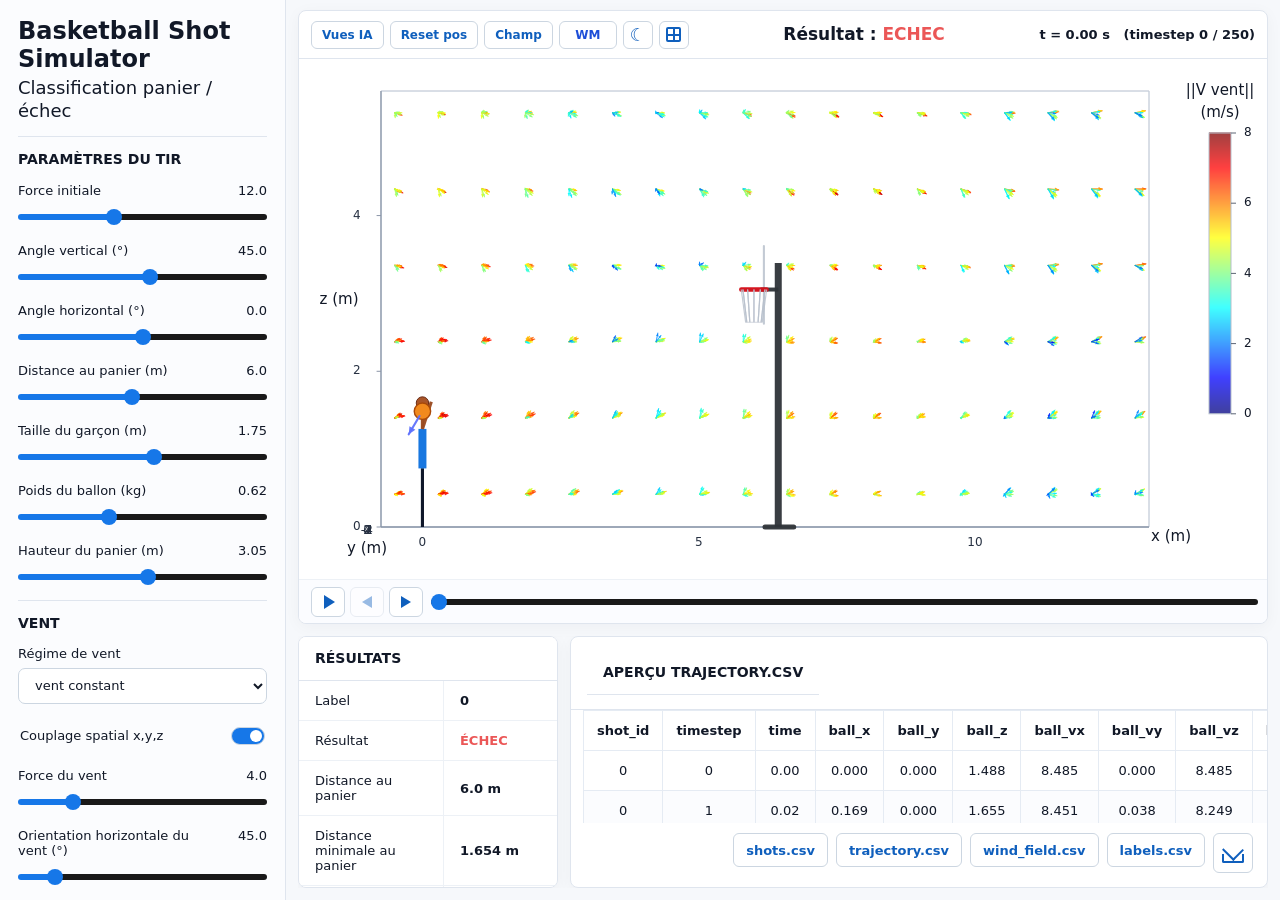
==== index.html @ e87b933f "Organize simulator ML package" ====
<!doctype html>
<html lang="fr">
  <head>
    <meta charset="utf-8">
    <meta name="viewport" content="width=device-width, initial-scale=1">
    <title>Basketball Shot Simulator</title>
    <link rel="stylesheet" href="styles.css">
    <link id="lightTheme" rel="stylesheet" href="light-mode.css">
    <link id="darkTheme" rel="stylesheet" href="dark-mode.css" disabled>
  </head>
  <body data-theme="light">
    <div class="app-shell">
      <aside class="sidebar" aria-label="Panneau de contrôle">
        <div class="sidebar-inner">
          <header class="brand">
            <h1>Basketball Shot Simulator</h1>
            <p>Classification panier / échec</p>
          </header>

          <section class="control-section">
            <h2>PARAMÈTRES DU TIR</h2>

            <label class="slider-field" for="initialForce">
              <span>Force initiale</span>
              <output id="initialForceValue">12.0</output>
              <input id="initialForce" type="range" min="1" max="30" step="0.1" value="12">
            </label>

            <label class="slider-field" for="verticalAngle">
              <span>Angle vertical (°)</span>
              <output id="verticalAngleValue">45.0</output>
              <input id="verticalAngle" type="range" min="5" max="80" step="0.5" value="45">
            </label>

            <label class="slider-field" for="horizontalAngle">
              <span>Angle horizontal (°)</span>
              <output id="horizontalAngleValue">0.0</output>
              <input id="horizontalAngle" type="range" min="-45" max="45" step="0.5" value="0">
            </label>

            <label class="slider-field" for="distanceToHoop">
              <span>Distance au panier (m)</span>
              <output id="distanceToHoopValue">6.0</output>
              <input id="distanceToHoop" type="range" min="1" max="12" step="0.1" value="6">
            </label>

            <label class="slider-field" for="boyHeight">
              <span>Taille du garçon (m)</span>
              <output id="boyHeightValue">1.75</output>
              <input id="boyHeight" type="range" min="1.20" max="2.20" step="0.01" value="1.75">
            </label>

            <label class="slider-field" for="ballMass">
              <span>Poids du ballon (kg)</span>
              <output id="ballMassValue">0.62</output>
              <input id="ballMass" type="range" min="0.30" max="1.20" step="0.01" value="0.62">
            </label>

            <label class="slider-field" for="hoopHeight">
              <span>Hauteur du panier (m)</span>
              <output id="hoopHeightValue">3.05</output>
              <input id="hoopHeight" type="range" min="2.0" max="4.0" step="0.01" value="3.05">
            </label>
          </section>

          <section class="control-section">
            <h2>VENT</h2>

            <label class="select-field" for="windRegime">
              <span>Régime de vent</span>
              <select id="windRegime">
                <option value="0">vent nul</option>
                <option value="1" selected>vent constant</option>
                <option value="2">vent random</option>
                <option value="3">vent markovien</option>
                <option value="4">vent cyclique</option>
                <option value="5">rafales</option>
                <option value="6">changement brutal</option>
                <option value="7">mean reversion</option>
                <option value="8">clustering volatilité</option>
                <option value="9">jump / news shock</option>
                <option value="10">pump &amp; fade</option>
                <option value="11">cascade liquidations</option>
                <option value="12">liquidity wall</option>
                <option value="13">squeeze breakout</option>
                <option value="14">hidden regime switching</option>
                <option value="15">vent chaotique</option>
              </select>
            </label>

            <label class="toggle-field" for="windCoupling">
              <span>Couplage spatial x,y,z</span>
              <input id="windCoupling" type="checkbox" checked>
            </label>

            <label class="slider-field" for="windStrength">
              <span>Force du vent</span>
              <output id="windStrengthValue">4.0</output>
              <input id="windStrength" type="range" min="0" max="20" step="0.1" value="4">
            </label>

            <label class="slider-field" for="windOrientation">
              <span>Orientation horizontale du vent (°)</span>
              <output id="windOrientationValue">45.0</output>
              <input id="windOrientation" type="range" min="0" max="360" step="1" value="45">
            </label>

            <label class="slider-field" for="windVerticalOrientation">
              <span>Orientation verticale du vent (°)</span>
              <output id="windVerticalOrientationValue">0.0</output>
              <input id="windVerticalOrientation" type="range" min="-90" max="90" step="1" value="0">
            </label>
          </section>

          <section class="control-section">
            <h2>PHYSIQUE</h2>
            <label class="slider-field" for="dragCoeff">
              <span>Coefficient de drag</span>
              <output id="dragCoeffValue">0.020</output>
              <input id="dragCoeff" type="range" min="0" max="0.20" step="0.005" value="0.02">
            </label>

            <label class="toggle-field" for="showDragVector">
              <span>Afficher le vecteur de drag</span>
              <input id="showDragVector" type="checkbox" checked>
            </label>
          </section>

          <button id="goButton" class="primary-button" type="button">GO</button>

          <section class="legend-card" aria-label="Légende des régimes de vent">
            <h2>RÉGIME DE VENT</h2>
            <p><i class="swatch swatch-0"></i>0 : vent nul</p>
            <p><i class="swatch swatch-1"></i>1 : vent constant</p>
            <p><i class="swatch swatch-2"></i>2 : vent random</p>
            <p><i class="swatch swatch-3"></i>3 : vent markovien</p>
            <p><i class="swatch swatch-4"></i>4 : vent cyclique</p>
            <p><i class="swatch swatch-5"></i>5 : rafales</p>
            <p><i class="swatch swatch-6"></i>6 : changement brutal</p>
            <p><i class="swatch swatch-7"></i>7 : mean reversion</p>
            <p><i class="swatch swatch-8"></i>8 : clustering volatilité</p>
            <p><i class="swatch swatch-9"></i>9 : jump / news shock</p>
            <p><i class="swatch swatch-10"></i>10 : pump &amp; fade</p>
            <p><i class="swatch swatch-11"></i>11 : cascade liquidations</p>
            <p><i class="swatch swatch-12"></i>12 : liquidity wall</p>
            <p><i class="swatch swatch-13"></i>13 : squeeze breakout</p>
            <p><i class="swatch swatch-14"></i>14 : hidden regime switching</p>
            <p><i class="swatch swatch-15"></i>15 : vent chaotique</p>
          </section>
        </div>
      </aside>

      <main class="workspace">
        <section class="simulation-card">
          <header class="sim-header">
            <div class="header-actions">
              <a id="aiCamerasLink" class="header-button header-link" href="ai-cameras.html">Vues IA</a>
              <button id="resetCamera" class="header-button" type="button">Reset pos</button>
              <button id="windVizToggle" class="header-button wind-viz-button" type="button" aria-pressed="false" title="Passer en carte de champ">Champ</button>
              <button id="worldModelToggle" class="header-button world-model-button" type="button" aria-label="Afficher les prédictions du world model" aria-pressed="false" title="Afficher les prédictions du world model">WM</button>
              <button id="themeToggle" class="header-button theme-toggle-button" type="button" aria-label="Activer le dark mode" aria-pressed="false" title="Activer le dark mode">☾</button>
              <div class="view-menu">
                <button id="viewCubeToggle" class="header-button theme-toggle-button view-cube-button" type="button" aria-label="Choisir une face de vue" aria-expanded="false" aria-controls="viewCubeMenu" title="Choisir une face">
                  <span class="view-cube-icon" aria-hidden="true"></span>
                </button>
                <div id="viewCubeMenu" class="view-menu-panel" hidden>
                  <button type="button" data-view="profile">Profil</button>
                  <button type="button" data-view="top">Dessus</button>
                  <button type="button" data-view="front">Face</button>
                  <button type="button" data-view="back">Dos</button>
                  <button type="button" data-view="left">Gauche</button>
                  <button type="button" data-view="right">Droite</button>
                </div>
              </div>
            </div>
            <h2>Résultat : <strong id="resultTitle" class="result-fail">ÉCHEC</strong></h2>
            <p id="timeTitle">t = 0.00 s &nbsp; (timestep 0 / 250)</p>
          </header>

          <div class="scene-frame">
            <canvas id="sceneCanvas" aria-label="Simulation 3D du tir de basket"></canvas>
          </div>

          <div class="sim-controls">
            <button id="playButton" class="playback-button" type="button" data-mode="play" aria-label="Lire" title="Lire"></button>
            <button id="stepBackButton" class="step-button step-back-button" type="button" aria-label="Frame précédente" title="Frame précédente"></button>
            <button id="stepForwardButton" class="step-button step-forward-button" type="button" aria-label="Frame suivante" title="Frame suivante"></button>
            <input id="timeSlider" type="range" min="0" max="0" step="1" value="0" aria-label="Slider temporel">
          </div>
        </section>

        <section class="bottom-grid">
          <article class="data-card results-card">
            <h2>RÉSULTATS</h2>
            <table class="metrics-table">
              <tbody id="resultsBody"></tbody>
            </table>
          </article>

          <article class="data-card csv-card">
            <div class="card-header">
              <h2>APERÇU TRAJECTORY.CSV</h2>
            </div>
            <div class="table-wrap">
              <table class="csv-table" id="csvPreview"></table>
            </div>
            <div class="download-row">
              <button class="download-button secondary-download" type="button" data-csv-download="shots">shots.csv</button>
              <button class="download-button secondary-download" type="button" data-csv-download="trajectory">trajectory.csv</button>
              <button class="download-button secondary-download" type="button" data-csv-download="wind_field">wind_field.csv</button>
              <button class="download-button secondary-download" type="button" data-csv-download="labels">labels.csv</button>
              <button id="downloadCsv" class="download-button icon-download-button" type="button" aria-label="Télécharger les 4 CSV" title="Télécharger les 4 CSV"></button>
            </div>
          </article>
        </section>
      </main>
    </div>

    <script src="app.js"></script>
  </body>
</html>
---- styles.css ----
:root {
  --bottom-height: clamp(214px, 28vh, 310px);
  font-family: Inter, ui-sans-serif, system-ui, -apple-system, BlinkMacSystemFont, "Segoe UI", sans-serif;
}

* {
  box-sizing: border-box;
}

html,
body {
  width: 100%;
  height: 100%;
  margin: 0;
  overflow: hidden;
  color: var(--text, #111827);
  background: var(--page, #f6f8fb);
}

body,
button,
input,
select,
table {
  font: inherit;
  letter-spacing: 0;
}

button,
select,
input[type="range"] {
  cursor: pointer;
}

.app-shell {
  display: grid;
  grid-template-columns: clamp(286px, 19vw, 380px) minmax(0, 1fr);
  width: 100vw;
  height: 100vh;
  min-height: 620px;
}

.sidebar {
  min-width: 0;
  height: 100vh;
  overflow-y: auto;
  overflow-x: hidden;
  background: var(--sidebar, #fbfcfe);
  border-right: 1px solid var(--line, #dfe5ee);
}

.sidebar-inner {
  padding: 18px 18px 22px;
}

.brand {
  padding: 0 0 14px;
}

.brand h1 {
  margin: 0 0 4px;
  font-size: 24px;
  line-height: 1.15;
  font-weight: 800;
}

.brand p {
  margin: 0;
  font-size: 18px;
  line-height: 1.25;
}

.control-section {
  padding: 15px 0 12px;
  border-top: 1px solid var(--line, #dfe5ee);
}

.control-section h2,
.legend-card h2,
.data-card h2 {
  margin: 0;
  font-size: 14px;
  line-height: 1.1;
  font-weight: 800;
}

.slider-field,
.select-field,
.toggle-field {
  display: grid;
  grid-template-columns: minmax(0, 1fr) auto;
  gap: 8px 10px;
  width: 100%;
  margin-top: 15px;
  font-size: 13px;
  color: var(--text, #111827);
}

.slider-field output {
  min-width: 44px;
  text-align: right;
  color: var(--text, #111827);
}

.slider-field input {
  grid-column: 1 / -1;
  width: 100%;
  margin: 0;
}

input[type="range"] {
  --range-progress: 50%;
  --slider-fill: var(--primary, var(--blue, #5D71FC));
  --slider-track: #191919;
  appearance: none;
  height: 22px;
  background: transparent;
  accent-color: var(--slider-fill);
}

input[type="range"]::-webkit-slider-runnable-track {
  height: 6px;
  border-radius: 999px;
  background:
    linear-gradient(
      90deg,
      var(--slider-fill) 0%,
      var(--slider-fill) var(--range-progress),
      var(--slider-track) var(--range-progress),
      var(--slider-track) 100%
    );
}

input[type="range"]::-webkit-slider-thumb {
  appearance: none;
  width: 16px;
  height: 16px;
  margin-top: -5px;
  border: 0;
  border-radius: 999px;
  background: var(--slider-fill);
  box-shadow: none;
}

input[type="range"]::-moz-range-track {
  height: 6px;
  border-radius: 999px;
  background: var(--slider-track);
}

input[type="range"]::-moz-range-progress {
  height: 6px;
  border-radius: 999px;
  background: var(--slider-fill);
}

input[type="range"]::-moz-range-thumb {
  width: 16px;
  height: 16px;
  border: 0;
  border-radius: 999px;
  background: var(--slider-fill);
  box-shadow: none;
}

.select-field {
  display: flex;
  flex-direction: column;
  gap: 7px;
}

.select-field select {
  width: 100%;
  height: 36px;
  padding: 0 12px;
  color: var(--text, #111827);
  background: var(--field-bg, #ffffff);
  border: 1px solid var(--field-border, #ccd6e1);
  border-radius: 7px;
}

.toggle-field {
  display: flex;
  align-items: center;
  justify-content: space-between;
  min-height: 34px;
  padding: 0 2px;
}

.toggle-field input {
  width: 34px;
  height: 18px;
  margin: 0;
  appearance: none;
  position: relative;
  flex: 0 0 auto;
  background: var(--control-bg, #ffffff);
  border: 1px solid var(--field-border, #ccd6e1);
  border-radius: 999px;
  transition: background 120ms ease;
}

.toggle-field input::before {
  content: "";
  position: absolute;
  top: 2px;
  left: 2px;
  width: 12px;
  height: 12px;
  border-radius: 50%;
  background: var(--muted, #7a8699);
  transition: transform 120ms ease, background 120ms ease;
}

.toggle-field input:checked {
  background: var(--blue, var(--orange, #1677e8));
}

.toggle-field input:checked::before {
  transform: translateX(16px);
  background: var(--primary-button-text, #ffffff);
}

.primary-button {
  width: 100%;
  height: 44px;
  margin: 12px 0 16px;
  border: 0;
  border-radius: 6px;
  color: var(--primary-button-text, #050611);
  background: var(--primary-gradient, linear-gradient(180deg, #1a83f5 0%, #0f72df 100%));
  font-size: 16px;
  font-weight: 700;
  box-shadow: var(--primary-shadow, 0 7px 16px rgba(22, 119, 232, 0.22));
}

.primary-button:hover {
  background: var(--primary-gradient-hover, linear-gradient(180deg, #2490ff 0%, #1069ce 100%));
}

.legend-card {
  padding: 15px 14px 16px;
  background: var(--panel, #ffffff);
  border: 1px solid var(--line, #dfe5ee);
  border-radius: 8px;
}

.legend-card p {
  display: flex;
  align-items: center;
  gap: 8px;
  margin: 8px 0 0;
  font-size: 13px;
  line-height: 1.1;
}

.swatch {
  display: inline-block;
  width: 9px;
  height: 9px;
  border-radius: 2px;
}

.swatch-0 { background: #4fd1b2; }
.swatch-1 { background: #1ca7ec; }
.swatch-2 { background: #b517d7; }
.swatch-3 { background: #e0d000; }
.swatch-4 { background: #0c7bdc; }
.swatch-5 { background: #ff9b22; }
.swatch-6 { background: #ff6b00; }
.swatch-7 { background: #f97316; }
.swatch-8 { background: #27AE60; }
.swatch-9 { background: #f0f921; }
.swatch-10 { background: #EB5757; }
.swatch-11 { background: #f89540; }
.swatch-12 { background: #cc4778; }
.swatch-13 { background: #7e03a8; }
.swatch-14 { background: #ff2a00; }
.swatch-15 { background: #f0f921; }

.workspace {
  display: grid;
  grid-template-rows: minmax(0, 1fr) var(--bottom-height);
  gap: 12px;
  height: 100vh;
  min-width: 0;
  padding: 10px 12px 12px;
  overflow: hidden;
}

.simulation-card,
.data-card {
  min-width: 0;
  background: var(--panel, #ffffff);
  border: 1px solid var(--line, #dfe5ee);
  border-radius: 8px;
  box-shadow: var(--card-shadow, 0 3px 16px rgba(17, 24, 39, 0.04));
}

.simulation-card {
  display: grid;
  grid-template-rows: 48px minmax(0, 1fr) 44px;
  min-height: 0;
  overflow: hidden;
}

.sim-header {
  display: grid;
  grid-template-columns: minmax(0, auto) minmax(130px, 1fr) max-content;
  align-items: center;
  column-gap: 14px;
  min-width: 0;
  height: 48px;
  padding: 0 12px;
  border-bottom: 1px solid var(--line, #dfe5ee);
}

.sim-header h2 {
  justify-self: center;
  margin: 0;
  font-size: 17px;
  line-height: 1;
  font-weight: 650;
  white-space: nowrap;
  min-width: 0;
  overflow: hidden;
  text-overflow: ellipsis;
}

.sim-header strong {
  font-weight: 850;
}

.result-fail { color: var(--red, var(--pink, #e11322)); }
.result-made { color: var(--green, var(--gold, #16833a)); }

.sim-header p {
  justify-self: end;
  min-width: 0;
  margin: 0;
  font-size: 13px;
  line-height: 1;
  font-weight: 600;
  white-space: nowrap;
  overflow: hidden;
  text-overflow: ellipsis;
}

.header-actions {
  display: flex;
  align-items: center;
  gap: 6px;
  min-width: 0;
}

.header-button {
  display: inline-flex;
  align-items: center;
  justify-content: center;
  justify-self: start;
  height: 28px;
  padding: 0 10px;
  color: var(--control-text, var(--gold, #0f5fbd));
  background: var(--control-bg, #ffffff);
  border: 1px solid var(--field-border, #c8d8ee);
  border-radius: 6px;
  font-size: 12px;
  font-weight: 700;
  white-space: nowrap;
}

.header-link {
  text-decoration: none;
}

.theme-toggle-button {
  display: inline-grid;
  place-items: center;
  width: 30px;
  padding: 0;
  font-size: 18px;
  line-height: 1;
}

.wind-viz-button {
  min-width: 68px;
}

.wind-viz-button[aria-pressed="true"] {
  color: var(--text, #111827);
  background: var(--control-bg-hover, #f4f8ff);
}

.world-model-button {
  min-width: 58px;
  padding: 0 8px;
  color: #1d4ed8;
}

.world-model-button[aria-pressed="true"] {
  color: #1d4ed8;
  background: rgba(37, 99, 235, 0.12);
  border-color: rgba(37, 99, 235, 0.42);
}

.world-model-button.is-loading {
  opacity: 0.78;
}

.view-menu {
  position: relative;
  display: inline-grid;
  place-items: center;
}

.view-cube-button {
  position: relative;
}

.view-cube-icon {
  position: relative;
  display: block;
  width: 15px;
  height: 15px;
  border: 2px solid currentColor;
  border-radius: 2px;
}

.view-cube-icon::before,
.view-cube-icon::after {
  content: "";
  position: absolute;
  background: currentColor;
}

.view-cube-icon::before {
  left: 50%;
  top: 0;
  width: 2px;
  height: 100%;
  transform: translateX(-50%);
}

.view-cube-icon::after {
  left: 0;
  top: 50%;
  width: 100%;
  height: 2px;
  transform: translateY(-50%);
}

.view-menu-panel {
  position: absolute;
  top: calc(100% + 8px);
  left: 0;
  z-index: 20;
  display: grid;
  grid-template-columns: repeat(2, minmax(74px, 1fr));
  gap: 6px;
  min-width: 166px;
  padding: 8px;
  background: var(--panel, #ffffff);
  border: 1px solid var(--field-border, #c8d8ee);
  border-radius: 8px;
  box-shadow: var(--card-shadow, 0 8px 24px rgba(17, 24, 39, 0.12));
}

.view-menu-panel[hidden] {
  display: none;
}

.view-menu-panel button {
  height: 30px;
  padding: 0 10px;
  color: var(--control-text, var(--blue, #0f5fbd));
  background: var(--control-bg, #ffffff);
  border: 1px solid var(--field-border, #c8d8ee);
  border-radius: 6px;
  font-size: 12px;
  font-weight: 700;
}

.view-menu-panel button:hover {
  background: var(--control-bg-hover, #f4f8ff);
}

.header-button:hover {
  border-color: var(--blue, var(--orange, #1677e8));
  background: var(--control-bg-hover, #f4f8ff);
}

.scene-frame {
  position: relative;
  min-height: 0;
  overflow: hidden;
  background: var(--scene-bg, #ffffff);
}

#sceneCanvas {
  display: block;
  width: 100%;
  height: 100%;
  cursor: grab;
  touch-action: none;
  user-select: none;
}

#sceneCanvas.is-dragging {
  cursor: grabbing;
}

.sim-controls {
  display: grid;
  grid-template-columns: 34px 34px 34px minmax(0, 1fr);
  align-items: center;
  gap: 8px 5px;
  height: 44px;
  padding: 7px 12px;
  border-top: 1px solid var(--subtle-line, #edf1f6);
  background: var(--sim-controls-bg, #0c0f22);
}

.sim-controls button,
.download-button {
  height: 30px;
  padding: 0 14px;
  color: var(--control-text, var(--gold, #0f5fbd));
  background: var(--control-bg, #ffffff);
  border: 1px solid var(--field-border, #c8d8ee);
  border-radius: 6px;
  font-size: 14px;
  font-weight: 650;
}

.sim-controls .playback-button,
.sim-controls .step-button {
  display: grid;
  place-items: center;
  width: 34px;
  padding: 0;
}

.sim-controls button:disabled {
  cursor: default;
  opacity: 0.42;
}

.playback-button::before,
.step-button::before {
  content: "";
  display: block;
}

.playback-button[data-mode="play"]::before {
  width: 0;
  height: 0;
  margin-left: 2px;
  border-top: 7px solid transparent;
  border-bottom: 7px solid transparent;
  border-left: 11px solid currentColor;
}

.playback-button[data-mode="pause"]::before {
  width: 12px;
  height: 14px;
  background:
    linear-gradient(currentColor 0 0) left / 4px 100% no-repeat,
    linear-gradient(currentColor 0 0) right / 4px 100% no-repeat;
}

.playback-button[data-mode="replay"]::before {
  content: "↻";
  font-size: 21px;
  line-height: 1;
}

.step-back-button::before {
  width: 0;
  height: 0;
  border-top: 6px solid transparent;
  border-bottom: 6px solid transparent;
  border-right: 10px solid currentColor;
}

.step-forward-button::before {
  width: 0;
  height: 0;
  border-top: 6px solid transparent;
  border-bottom: 6px solid transparent;
  border-left: 10px solid currentColor;
}

.sim-controls button:hover,
.download-button:hover {
  border-color: var(--blue, var(--orange, #1677e8));
  background: var(--control-bg-hover, #f4f8ff);
}

.sim-controls input[type="range"] {
  width: 100%;
  margin-left: 3px;
}

.bottom-grid {
  display: grid;
  grid-template-columns: minmax(260px, 1fr) minmax(0, 3.35fr);
  gap: 12px;
  min-height: 0;
  overflow: hidden;
}

.data-card {
  display: flex;
  flex-direction: column;
  min-height: 0;
  overflow: hidden;
}

.results-card {
  overflow-x: hidden;
  overflow-y: auto;
}

.results-card h2 {
  position: sticky;
  top: 0;
  z-index: 2;
  flex: 0 0 auto;
  background: var(--panel, #ffffff);
}

.data-card h2,
.card-header {
  padding: 14px 16px;
  border-bottom: 1px solid var(--line, #dfe5ee);
}

.card-header {
  display: flex;
  align-items: center;
  justify-content: space-between;
}

.metrics-table,
.csv-table {
  width: 100%;
  border-collapse: collapse;
  font-size: 13px;
}

.metrics-table td {
  padding: 12px 16px;
  border-bottom: 1px solid var(--subtle-line, #edf1f6);
}

.metrics-table td:first-child {
  width: 56%;
  color: var(--text, #111827);
  border-right: 1px solid var(--subtle-line, #edf1f6);
}

.metrics-table td:last-child {
  font-weight: 650;
}

.metric-fail { color: var(--red, var(--pink, #e11322)); }
.metric-made { color: var(--green, var(--gold, #16833a)); }

.table-wrap {
  min-height: 0;
  overflow: auto;
  padding: 0 12px;
}

.csv-table {
  min-width: 1020px;
  margin: 0;
}

.csv-table th,
.csv-table td {
  padding: 12px 13px;
  text-align: center;
  white-space: nowrap;
  border: 1px solid var(--table-border, #e5ebf3);
}

.csv-table th {
  position: sticky;
  top: 0;
  z-index: 1;
  background: var(--panel, #ffffff);
  font-weight: 650;
}

.csv-table tr:nth-child(even) td {
  background: var(--table-alt, #fbfcfe);
}

.download-row {
  display: flex;
  flex-wrap: wrap;
  gap: 8px;
  justify-content: flex-end;
  padding: 10px 14px 14px;
  margin-top: auto;
}

.download-button {
  height: 40px;
  padding: 0 18px;
  font-size: 15px;
}

.secondary-download {
  height: 34px;
  padding: 0 12px;
  font-size: 13px;
}

.icon-download-button {
  position: relative;
  width: 40px;
  padding: 0;
}

.icon-download-button::before,
.icon-download-button::after {
  content: "";
  position: absolute;
  left: 50%;
  transform: translateX(-50%);
}

.icon-download-button::before {
  top: 8px;
  width: 13px;
  height: 14px;
  border-left: 2px solid currentColor;
  border-bottom: 2px solid currentColor;
  transform: translateX(-50%) rotate(-45deg);
}

.icon-download-button::after {
  bottom: 9px;
  width: 18px;
  height: 7px;
  border-right: 2px solid currentColor;
  border-bottom: 2px solid currentColor;
  border-left: 2px solid currentColor;
  border-radius: 0 0 2px 2px;
}

@media (max-width: 980px) {
  .app-shell {
    grid-template-columns: 280px minmax(0, 1fr);
  }

  .sim-header h2 {
    font-size: 17px;
  }

  .sim-header p {
    font-size: 13px;
  }

  .bottom-grid {
    grid-template-columns: 1fr 2fr;
  }
}

@media (max-width: 1120px) {
  .sim-header {
    grid-template-columns: auto minmax(0, 1fr) minmax(150px, max-content);
  }

  .sim-header h2 {
    justify-self: center;
  }

  .header-button {
    padding: 0 10px;
  }
}
---- light-mode.css ----
:root {
  color-scheme: light;
  --blue: #1677e8;
  --blue-dark: #0f5fbd;
  --green: #27AE60;
  --red: #EB5757;
  --orange: #e87511;
  --ink: #111827;
  --text: #111827;
  --muted: #4b5563;
  --line: #dfe5ee;
  --panel: #ffffff;
  --page: #f6f8fb;
  --sidebar: #fbfcfe;
  --field-bg: #ffffff;
  --field-border: #ccd6e1;
  --control-bg: #ffffff;
  --control-bg-hover: #f4f8ff;
  --control-text: #0f5fbd;
  --subtle-line: #edf1f6;
  --table-border: #e5ebf3;
  --table-alt: #fbfcfe;
  --sim-controls-bg: #fbfcff;
  --primary-button-text: #ffffff;
  --primary-gradient: linear-gradient(180deg, #1a83f5 0%, #0f72df 100%);
  --primary-gradient-hover: linear-gradient(180deg, #2490ff 0%, #1069ce 100%);
  --primary-shadow: 0 7px 16px rgba(22, 119, 232, 0.22);
  --card-shadow: 0 3px 16px rgba(17, 24, 39, 0.04);
  --scene-bg: #ffffff;

  --canvas-bg: #ffffff;
  --canvas-text: #111827;
  --canvas-label: #273142;
  --canvas-grid: #d8dee8;
  --canvas-axis: #8b96a8;
  --canvas-box: #c6ceda;
  --canvas-backboard: #aab4c2;
  --canvas-pole: #2f3338;
  --canvas-hoop: #d3111c;
  --canvas-net: #b8c1cc;
  --canvas-net-soft: #c6ccd5;
  --canvas-player-shoe: #0f172a;
  --canvas-player-short: #0f5fbd;
  --canvas-player-shirt: #0f72df;
  --canvas-player-limb: #9a4b21;
  --canvas-player-skin: #a95528;
  --canvas-player-skin-stroke: #6b2e18;
  --canvas-trajectory: #df7a12;
  --canvas-trajectory-dot: #e87511;
  --canvas-trajectory-stroke: #ab520e;
  --canvas-ball: #f28a1d;
  --canvas-ball-stroke: #a94908;
  --canvas-drag: #5D71FC;
  --colorbar-border: #b6bfcb;
  --colorbar-tick: #5d6675;
}
---- dark-mode.css ----
:root {
  color-scheme: dark;

  /* Core dark-mode palette requested by the project. */
  --bg1: #191919;
  --bg2: #222222;
  --primary: #5D71FC;
  --blue: #5D71FC;
  --blue-dark: #5D71FC;

  --page: var(--bg1);
  --panel: var(--bg2);
  --sidebar: var(--bg2);
  --scene-bg: var(--bg1);
  --canvas-bg: var(--bg1);

  --ink: #f8f8f8;
  --text: #f8f8f8;
  --muted: rgba(248, 248, 248, 0.62);

  --line: transparent;
  --subtle-line: transparent;
  --field-border: transparent;
  --table-border: transparent;

  --field-bg: var(--bg1);
  --control-bg: var(--bg1);
  --control-bg-hover: var(--bg2);
  --sim-controls-bg: var(--bg2);
  --control-text: var(--primary);
  --primary-button-text: #f8f8f8;

  --primary-gradient: linear-gradient(180deg, var(--primary) 0%, var(--primary) 100%);
  --primary-gradient-hover: linear-gradient(180deg, var(--primary) 0%, var(--primary) 100%);
  --primary-shadow: none;
  --card-shadow: none;
  --glow-orange: none;

  --red: #EB5757;
  --green: #27AE60;

  --canvas-text: #f8f8f8;
  --canvas-label: rgba(248, 248, 248, 0.74);
  --canvas-grid: rgba(248, 248, 248, 0.08);
  --canvas-axis: rgba(248, 248, 248, 0.42);
  --canvas-box: rgba(248, 248, 248, 0.12);
  --canvas-backboard: rgba(248, 248, 248, 0.52);
  --canvas-pole: rgba(248, 248, 248, 0.76);
  --canvas-hoop: var(--primary);
  --canvas-hoop-glow: none;
  --canvas-net: rgba(248, 248, 248, 0.48);
  --canvas-net-soft: rgba(248, 248, 248, 0.22);

  --canvas-player-shoe: rgba(248, 248, 248, 0.72);
  --canvas-player-short: var(--primary);
  --canvas-player-shirt: var(--primary);
  --canvas-player-limb: rgba(248, 248, 248, 0.72);
  --canvas-player-skin: rgba(248, 248, 248, 0.86);
  --canvas-player-skin-stroke: transparent;

  --canvas-ball: #fca24c;
  --canvas-ball-stroke: #f0f921;
  --canvas-drag: var(--primary);
  --canvas-ball-glow:
    0 0 10px rgba(248, 149, 64, 0.7),
    0 0 28px rgba(240, 249, 33, 0.35);

  --canvas-trajectory: #f89540;
  --canvas-trajectory-dot: #f0f921;
  --canvas-trajectory-stroke: #cc4778;
  --trajectory-glow:
    0 0 8px rgba(248, 149, 64, 0.6),
    0 0 24px rgba(248, 149, 64, 0.35);

  --wind-low: #0d0887;
  --wind-mid: #7e03a8;
  --wind-high: #cc4778;
  --wind-warm: #ff2a00;
  --wind-hot: #f89540;
  --wind-max: #f0f921;

  --table-alt: var(--bg1);
  --colorbar-border: transparent;
  --colorbar-tick: rgba(248, 248, 248, 0.62);
}

body[data-theme="dark"] {
  background: var(--page);
}

body[data-theme="dark"] .brand h1,
body[data-theme="dark"] .sim-header h2,
body[data-theme="dark"] .data-card h2,
body[data-theme="dark"] .legend-card h2,
body[data-theme="dark"] .control-section h2 {
  font-weight: 800;
}

body[data-theme="dark"] .control-section h2,
body[data-theme="dark"] .legend-card h2,
body[data-theme="dark"] .data-card h2 {
  font-size: 14px;
  letter-spacing: 0.02em;
  text-transform: uppercase;
}

body[data-theme="dark"] .sidebar,
body[data-theme="dark"] .simulation-card,
body[data-theme="dark"] .data-card,
body[data-theme="dark"] .legend-card,
body[data-theme="dark"] .select-field select,
body[data-theme="dark"] .header-button,
body[data-theme="dark"] .sim-controls button,
body[data-theme="dark"] .download-button,
body[data-theme="dark"] .view-menu-panel,
body[data-theme="dark"] .view-menu-panel button {
  border: 0;
  background: var(--panel);
  box-shadow: none;
}

body[data-theme="dark"] .select-field select {
  background: var(--bg1);
}

body[data-theme="dark"] .control-section,
body[data-theme="dark"] .sim-header,
body[data-theme="dark"] .sim-controls,
body[data-theme="dark"] .data-card h2,
body[data-theme="dark"] .card-header,
body[data-theme="dark"] .metrics-table td,
body[data-theme="dark"] .metrics-table td:first-child,
body[data-theme="dark"] .csv-table th,
body[data-theme="dark"] .csv-table td {
  border: 0;
}

body[data-theme="dark"] .select-field select,
body[data-theme="dark"] .header-button,
body[data-theme="dark"] .sim-controls button,
body[data-theme="dark"] .download-button,
body[data-theme="dark"] .wind-viz-button[aria-pressed="true"] {
  border-color: transparent;
}

body[data-theme="dark"] .wind-viz-button[aria-pressed="true"] {
  color: var(--text);
  background: var(--control-bg-hover);
}

body[data-theme="dark"] .header-button:hover,
body[data-theme="dark"] .sim-controls button:hover,
body[data-theme="dark"] .download-button:hover,
body[data-theme="dark"] .view-menu-panel button:hover {
  border-color: transparent;
  color: var(--text);
  background: var(--control-bg-hover);
  box-shadow: none;
}

body[data-theme="dark"] .primary-button:hover {
  filter: brightness(1.05);
  box-shadow: none;
}

body[data-theme="dark"] .scene-frame {
  background: var(--scene-bg);
}

body[data-theme="dark"] .swatch-0 { background: #4fd1b2; }
body[data-theme="dark"] .swatch-1 { background: #1ca7ec; }
body[data-theme="dark"] .swatch-2 { background: #b517d7; }
body[data-theme="dark"] .swatch-3 { background: #e0d000; }
body[data-theme="dark"] .swatch-4 { background: #0c7bdc; }
body[data-theme="dark"] .swatch-5 { background: #ff9b22; }
body[data-theme="dark"] .swatch-6 { background: #ff6b00; }
body[data-theme="dark"] .swatch-7 { background: #f97316; }
body[data-theme="dark"] .swatch-8 { background: #27AE60; }
body[data-theme="dark"] .swatch-9 { background: #f0f921; }
body[data-theme="dark"] .swatch-10 { background: #EB5757; }
body[data-theme="dark"] .swatch-11 { background: #f89540; }
body[data-theme="dark"] .swatch-12 { background: #cc4778; }
body[data-theme="dark"] .swatch-13 { background: #7e03a8; }
body[data-theme="dark"] .swatch-14 { background: #ff2a00; }
body[data-theme="dark"] .swatch-15 { background: #f0f921; }
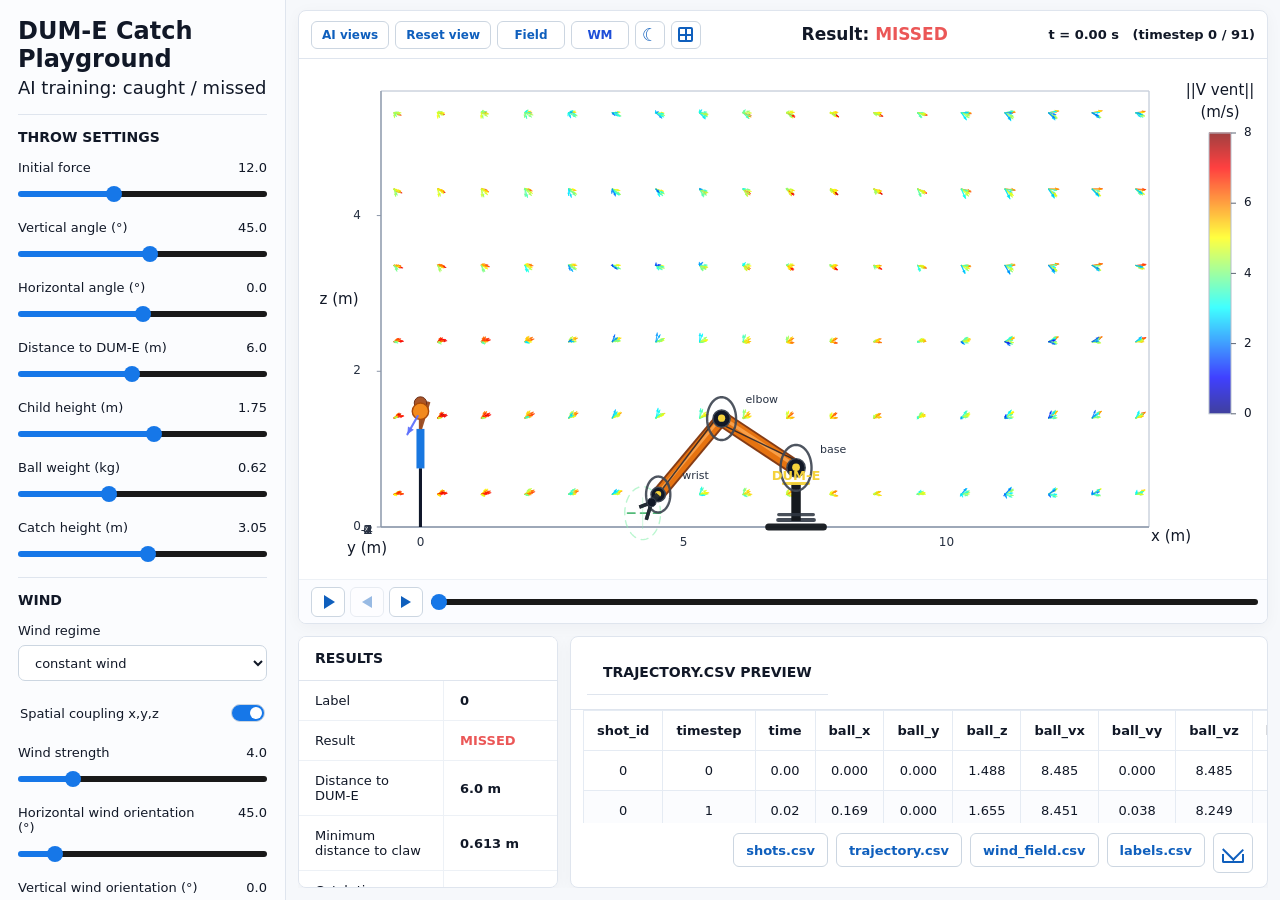
==== commit 66669fc5: "Prepare project for deployment" ====
--- a/index.html
+++ b/index.html
@@ -1,221 +1,12 @@
 <!doctype html>
-<html lang="fr">
+<html lang="en">
   <head>
     <meta charset="utf-8">
-    <meta name="viewport" content="width=device-width, initial-scale=1">
-    <title>Basketball Shot Simulator</title>
-    <link rel="stylesheet" href="styles.css">
-    <link id="lightTheme" rel="stylesheet" href="light-mode.css">
-    <link id="darkTheme" rel="stylesheet" href="dark-mode.css" disabled>
+    <meta http-equiv="refresh" content="0; url=interface/index.html">
+    <title>DUM-E Catch Playground</title>
   </head>
-  <body data-theme="light">
-    <div class="app-shell">
-      <aside class="sidebar" aria-label="Panneau de contrôle">
-        <div class="sidebar-inner">
-          <header class="brand">
-            <h1>Basketball Shot Simulator</h1>
-            <p>Classification panier / échec</p>
-          </header>
-
-          <section class="control-section">
-            <h2>PARAMÈTRES DU TIR</h2>
-
-            <label class="slider-field" for="initialForce">
-              <span>Force initiale</span>
-              <output id="initialForceValue">12.0</output>
-              <input id="initialForce" type="range" min="1" max="30" step="0.1" value="12">
-            </label>
-
-            <label class="slider-field" for="verticalAngle">
-              <span>Angle vertical (°)</span>
-              <output id="verticalAngleValue">45.0</output>
-              <input id="verticalAngle" type="range" min="5" max="80" step="0.5" value="45">
-            </label>
-
-            <label class="slider-field" for="horizontalAngle">
-              <span>Angle horizontal (°)</span>
-              <output id="horizontalAngleValue">0.0</output>
-              <input id="horizontalAngle" type="range" min="-45" max="45" step="0.5" value="0">
-            </label>
-
-            <label class="slider-field" for="distanceToHoop">
-              <span>Distance au panier (m)</span>
-              <output id="distanceToHoopValue">6.0</output>
-              <input id="distanceToHoop" type="range" min="1" max="12" step="0.1" value="6">
-            </label>
-
-            <label class="slider-field" for="boyHeight">
-              <span>Taille du garçon (m)</span>
-              <output id="boyHeightValue">1.75</output>
-              <input id="boyHeight" type="range" min="1.20" max="2.20" step="0.01" value="1.75">
-            </label>
-
-            <label class="slider-field" for="ballMass">
-              <span>Poids du ballon (kg)</span>
-              <output id="ballMassValue">0.62</output>
-              <input id="ballMass" type="range" min="0.30" max="1.20" step="0.01" value="0.62">
-            </label>
-
-            <label class="slider-field" for="hoopHeight">
-              <span>Hauteur du panier (m)</span>
-              <output id="hoopHeightValue">3.05</output>
-              <input id="hoopHeight" type="range" min="2.0" max="4.0" step="0.01" value="3.05">
-            </label>
-          </section>
-
-          <section class="control-section">
-            <h2>VENT</h2>
-
-            <label class="select-field" for="windRegime">
-              <span>Régime de vent</span>
-              <select id="windRegime">
-                <option value="0">vent nul</option>
-                <option value="1" selected>vent constant</option>
-                <option value="2">vent random</option>
-                <option value="3">vent markovien</option>
-                <option value="4">vent cyclique</option>
-                <option value="5">rafales</option>
-                <option value="6">changement brutal</option>
-                <option value="7">mean reversion</option>
-                <option value="8">clustering volatilité</option>
-                <option value="9">jump / news shock</option>
-                <option value="10">pump &amp; fade</option>
-                <option value="11">cascade liquidations</option>
-                <option value="12">liquidity wall</option>
-                <option value="13">squeeze breakout</option>
-                <option value="14">hidden regime switching</option>
-                <option value="15">vent chaotique</option>
-              </select>
-            </label>
-
-            <label class="toggle-field" for="windCoupling">
-              <span>Couplage spatial x,y,z</span>
-              <input id="windCoupling" type="checkbox" checked>
-            </label>
-
-            <label class="slider-field" for="windStrength">
-              <span>Force du vent</span>
-              <output id="windStrengthValue">4.0</output>
-              <input id="windStrength" type="range" min="0" max="20" step="0.1" value="4">
-            </label>
-
-            <label class="slider-field" for="windOrientation">
-              <span>Orientation horizontale du vent (°)</span>
-              <output id="windOrientationValue">45.0</output>
-              <input id="windOrientation" type="range" min="0" max="360" step="1" value="45">
-            </label>
-
-            <label class="slider-field" for="windVerticalOrientation">
-              <span>Orientation verticale du vent (°)</span>
-              <output id="windVerticalOrientationValue">0.0</output>
-              <input id="windVerticalOrientation" type="range" min="-90" max="90" step="1" value="0">
-            </label>
-          </section>
-
-          <section class="control-section">
-            <h2>PHYSIQUE</h2>
-            <label class="slider-field" for="dragCoeff">
-              <span>Coefficient de drag</span>
-              <output id="dragCoeffValue">0.020</output>
-              <input id="dragCoeff" type="range" min="0" max="0.20" step="0.005" value="0.02">
-            </label>
-
-            <label class="toggle-field" for="showDragVector">
-              <span>Afficher le vecteur de drag</span>
-              <input id="showDragVector" type="checkbox" checked>
-            </label>
-          </section>
-
-          <button id="goButton" class="primary-button" type="button">GO</button>
-
-          <section class="legend-card" aria-label="Légende des régimes de vent">
-            <h2>RÉGIME DE VENT</h2>
-            <p><i class="swatch swatch-0"></i>0 : vent nul</p>
-            <p><i class="swatch swatch-1"></i>1 : vent constant</p>
-            <p><i class="swatch swatch-2"></i>2 : vent random</p>
-            <p><i class="swatch swatch-3"></i>3 : vent markovien</p>
-            <p><i class="swatch swatch-4"></i>4 : vent cyclique</p>
-            <p><i class="swatch swatch-5"></i>5 : rafales</p>
-            <p><i class="swatch swatch-6"></i>6 : changement brutal</p>
-            <p><i class="swatch swatch-7"></i>7 : mean reversion</p>
-            <p><i class="swatch swatch-8"></i>8 : clustering volatilité</p>
-            <p><i class="swatch swatch-9"></i>9 : jump / news shock</p>
-            <p><i class="swatch swatch-10"></i>10 : pump &amp; fade</p>
-            <p><i class="swatch swatch-11"></i>11 : cascade liquidations</p>
-            <p><i class="swatch swatch-12"></i>12 : liquidity wall</p>
-            <p><i class="swatch swatch-13"></i>13 : squeeze breakout</p>
-            <p><i class="swatch swatch-14"></i>14 : hidden regime switching</p>
-            <p><i class="swatch swatch-15"></i>15 : vent chaotique</p>
-          </section>
-        </div>
-      </aside>
-
-      <main class="workspace">
-        <section class="simulation-card">
-          <header class="sim-header">
-            <div class="header-actions">
-              <a id="aiCamerasLink" class="header-button header-link" href="ai-cameras.html">Vues IA</a>
-              <button id="resetCamera" class="header-button" type="button">Reset pos</button>
-              <button id="windVizToggle" class="header-button wind-viz-button" type="button" aria-pressed="false" title="Passer en carte de champ">Champ</button>
-              <button id="worldModelToggle" class="header-button world-model-button" type="button" aria-label="Afficher les prédictions du world model" aria-pressed="false" title="Afficher les prédictions du world model">WM</button>
-              <button id="themeToggle" class="header-button theme-toggle-button" type="button" aria-label="Activer le dark mode" aria-pressed="false" title="Activer le dark mode">☾</button>
-              <div class="view-menu">
-                <button id="viewCubeToggle" class="header-button theme-toggle-button view-cube-button" type="button" aria-label="Choisir une face de vue" aria-expanded="false" aria-controls="viewCubeMenu" title="Choisir une face">
-                  <span class="view-cube-icon" aria-hidden="true"></span>
-                </button>
-                <div id="viewCubeMenu" class="view-menu-panel" hidden>
-                  <button type="button" data-view="profile">Profil</button>
-                  <button type="button" data-view="top">Dessus</button>
-                  <button type="button" data-view="front">Face</button>
-                  <button type="button" data-view="back">Dos</button>
-                  <button type="button" data-view="left">Gauche</button>
-                  <button type="button" data-view="right">Droite</button>
-                </div>
-              </div>
-            </div>
-            <h2>Résultat : <strong id="resultTitle" class="result-fail">ÉCHEC</strong></h2>
-            <p id="timeTitle">t = 0.00 s &nbsp; (timestep 0 / 250)</p>
-          </header>
-
-          <div class="scene-frame">
-            <canvas id="sceneCanvas" aria-label="Simulation 3D du tir de basket"></canvas>
-          </div>
-
-          <div class="sim-controls">
-            <button id="playButton" class="playback-button" type="button" data-mode="play" aria-label="Lire" title="Lire"></button>
-            <button id="stepBackButton" class="step-button step-back-button" type="button" aria-label="Frame précédente" title="Frame précédente"></button>
-            <button id="stepForwardButton" class="step-button step-forward-button" type="button" aria-label="Frame suivante" title="Frame suivante"></button>
-            <input id="timeSlider" type="range" min="0" max="0" step="1" value="0" aria-label="Slider temporel">
-          </div>
-        </section>
-
-        <section class="bottom-grid">
-          <article class="data-card results-card">
-            <h2>RÉSULTATS</h2>
-            <table class="metrics-table">
-              <tbody id="resultsBody"></tbody>
-            </table>
-          </article>
-
-          <article class="data-card csv-card">
-            <div class="card-header">
-              <h2>APERÇU TRAJECTORY.CSV</h2>
-            </div>
-            <div class="table-wrap">
-              <table class="csv-table" id="csvPreview"></table>
-            </div>
-            <div class="download-row">
-              <button class="download-button secondary-download" type="button" data-csv-download="shots">shots.csv</button>
-              <button class="download-button secondary-download" type="button" data-csv-download="trajectory">trajectory.csv</button>
-              <button class="download-button secondary-download" type="button" data-csv-download="wind_field">wind_field.csv</button>
-              <button class="download-button secondary-download" type="button" data-csv-download="labels">labels.csv</button>
-              <button id="downloadCsv" class="download-button icon-download-button" type="button" aria-label="Télécharger les 4 CSV" title="Télécharger les 4 CSV"></button>
-            </div>
-          </article>
-        </section>
-      </main>
-    </div>
-
-    <script src="app.js"></script>
+  <body>
+    <p>Opening the <a href="interface/index.html">DUM-E interface</a>...</p>
+    <script>window.location.replace("interface/index.html");</script>
   </body>
 </html>
